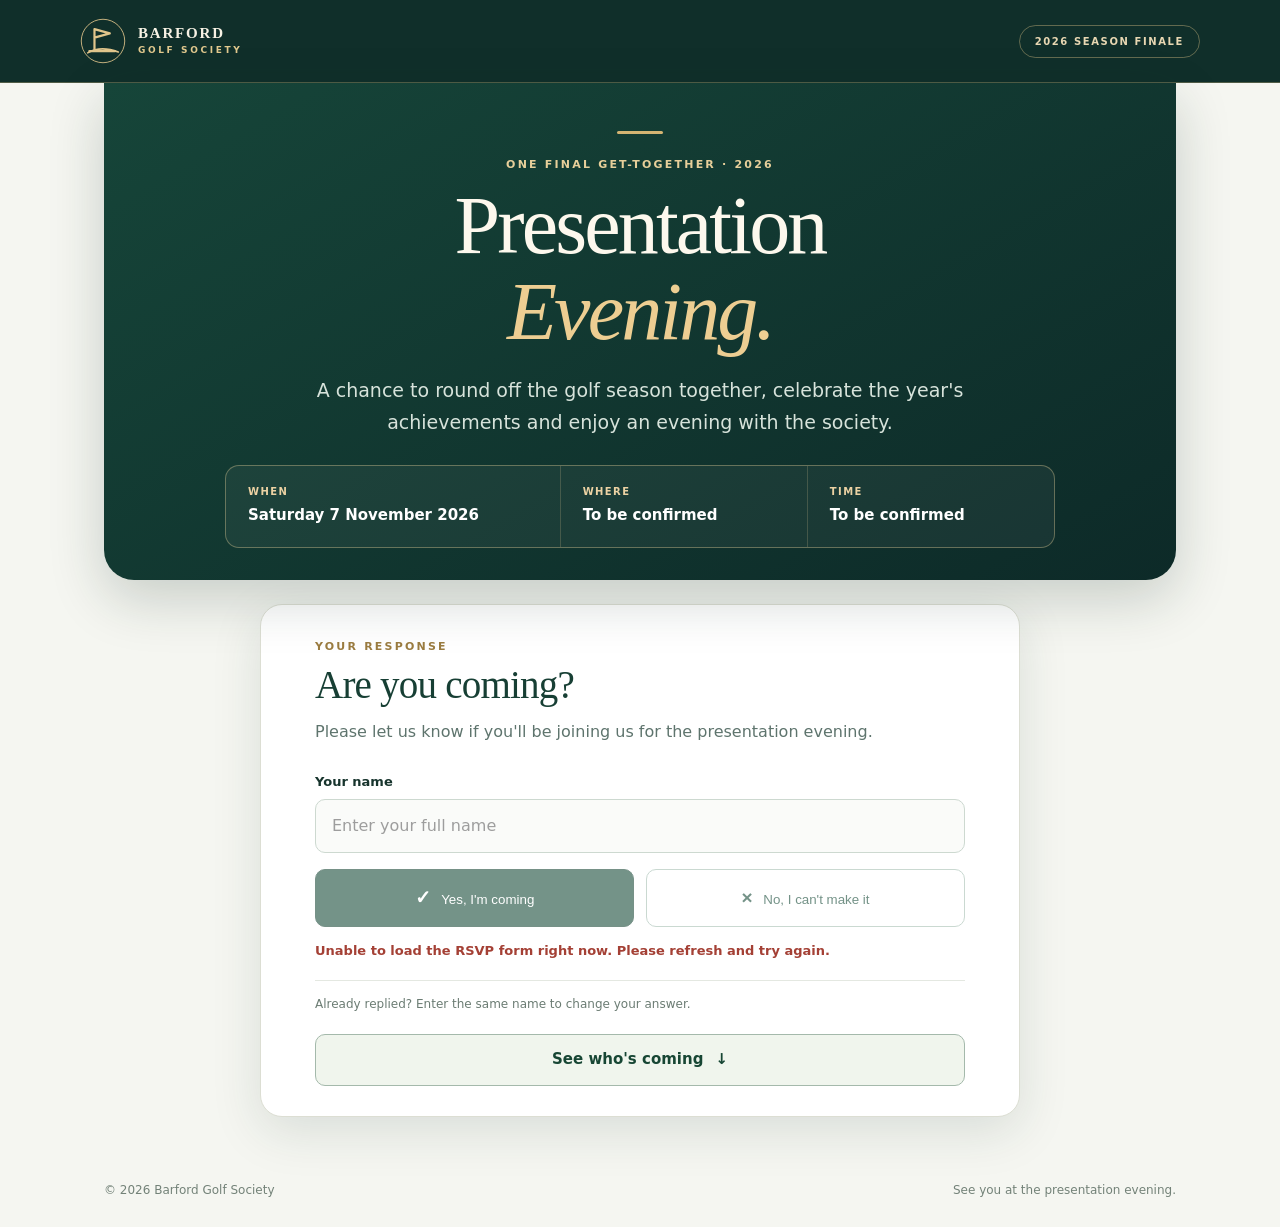
==== index.html @ 9e6e6c1c "Keep 2026 presentation RSVP to one page with expandable guest list and venue TBC" ====
<!doctype html>
<html lang="en-GB">
<head>
  <meta charset="utf-8">
  <meta name="viewport" content="width=device-width, initial-scale=1">
  <meta name="theme-color" content="#123a32">
  <meta name="description" content="Barford Golf Society 2026 presentation evening — RSVP and see who's coming.">
  <title>2026 Presentation Evening | Barford Golf Society</title>
  <link rel="canonical" href="https://barfordgolf.co.uk/">
  <link rel="icon" href="favicon.ico">
  <link rel="stylesheet" href="presentation.css?v=2026-presentation-2">
  <script src="presentation.js?v=2026-presentation-2" defer></script>
</head>
<body>
  <header class="site-head">
    <a class="society-brand" href="index.html" aria-label="Barford Golf Society home">
      <span class="brand-symbol" aria-hidden="true"><svg viewBox="0 0 54 54" fill="none"><circle cx="27" cy="27" r="25.5" stroke="currentColor"/><path d="M17 39V13M17 13l18 5-18 5M11 39h30" stroke="currentColor" stroke-width="2.6" stroke-linejoin="round" stroke-linecap="round"/><path d="M9 41c12-7 23-6 36-1" stroke="currentColor" stroke-width="1.8" stroke-linecap="round"/></svg></span>
      <span class="brand-name">BARFORD <small>GOLF SOCIETY</small></span>
    </a>
    <span class="season-tag">2026 SEASON FINALE</span>
  </header>

  <main id="main" class="main-wrap">
    <section class="invitation" aria-labelledby="pageTitle">
      <div class="gold-line" aria-hidden="true"></div>
      <p class="eyebrow">One final get-together · 2026</p>
      <h1 id="pageTitle">Presentation <em>Evening.</em></h1>
      <p class="intro">A chance to round off the golf season together, celebrate the year's achievements and enjoy an evening with the society.</p>
      <div class="event-facts" aria-label="Presentation evening details">
        <div class="event-fact"><span class="fact-label">When</span><strong id="presentationDate">Saturday 7 November 2026</strong></div>
        <div class="event-fact"><span class="fact-label">Where</span><strong id="presentationVenue">To be confirmed</strong></div>
        <div class="event-fact"><span class="fact-label">Time</span><strong>To be confirmed</strong></div>
      </div>
    </section>

    <section class="response-card" aria-labelledby="responseTitle">
      <div class="section-prefix">YOUR RESPONSE</div>
      <h2 id="responseTitle">Are you coming?</h2>
      <p class="response-description">Please let us know if you'll be joining us for the presentation evening.</p>
      <form id="presentationForm" autocomplete="on">
        <label for="memberName">Your name</label>
        <input id="memberName" name="name" type="text" autocomplete="name" maxlength="80" placeholder="Enter your full name" required disabled>
        <div class="response-actions" aria-label="Respond to the invitation">
          <button type="button" id="answerYes" class="respond yes" disabled><span aria-hidden="true">✓</span> Yes, I'm coming</button>
          <button type="button" id="answerNo" class="respond no" disabled><span aria-hidden="true">×</span> No, I can't make it</button>
        </div>
        <p class="form-message" id="responseMessage" role="status" aria-live="polite">Loading the evening's responses…</p>
        <p class="response-note">Already replied? Enter the same name to change your answer.</p>
      </form>
        <button id="showAttendees" type="button" class="guest-reveal" aria-expanded="false" aria-controls="guestSection">See who's coming <span aria-hidden="true">↓</span></button>
      <section class="guest-section" id="guestSection" aria-labelledby="guestHeading" hidden>
      <div class="list-heading">
        <div>
          <p class="section-prefix">THE GUEST LIST</p>
          <h2 id="guestHeading">Who's coming</h2>
        </div>
        <div class="guest-total" aria-live="polite"><strong id="guestCount">—</strong><span>attending</span></div>
      </div>
      <p class="guest-note">Members who have confirmed they'll be there.</p>
      <ul class="guest-list" id="attendees" aria-live="polite"><li class="guest-placeholder">Loading attendees…</li></ul>
      <p class="guest-footer">The list updates when a response is saved.</p>
      </section>
    </section>


  </main>
  <footer class="site-footer"><span>© 2026 Barford Golf Society</span><span>See you at the presentation evening.</span></footer>
</body>
</html>
---- presentation.css ----
:root{--green:#143c31;--deep:#0b2825;--cream:#f8f6ef;--gold:#d4b472;--text:#17342d;--muted:#5e746d;--line:#dcded3}
*{box-sizing:border-box}
html{scroll-behavior:smooth}body{margin:0;background:#f5f6f1;color:var(--text);font-family:Inter,system-ui,-apple-system,BlinkMacSystemFont,"Segoe UI",sans-serif;-webkit-font-smoothing:antialiased}
.site-head{display:flex;justify-content:space-between;align-items:center;gap:18px;padding:18px max(24px,calc((100vw - 1120px)/2));background:#102f2a;color:#f7f2e4;border-bottom:1px solid #dabf8252}
.society-brand{text-decoration:none;color:inherit;display:flex;align-items:center;gap:12px}.brand-symbol{width:46px;height:46px;display:block;color:#e0c58b}.brand-symbol svg{width:100%;height:100%}.brand-name{font:750 15px/1.2 Georgia,serif;letter-spacing:.12em}.brand-name small{display:block;font:700 9px/1.8 system-ui,sans-serif;letter-spacing:.29em;color:#e2c98e}.season-tag{font-size:10px;font-weight:750;letter-spacing:.16em;color:#e8d7b2;border:1px solid #e0c58a65;padding:10px 15px;border-radius:99px;white-space:nowrap}
.main-wrap{max-width:1120px;margin:0 auto;padding:0 24px 60px}
.invitation{position:relative;text-align:center;padding:72px 20px 50px;background:linear-gradient(150deg,#164539,#0d2a28);color:#fdf8ed;border-radius:0 0 30px 30px;box-shadow:0 19px 55px #122d2533}
.gold-line{width:46px;height:3px;margin:0 auto 24px;background:var(--gold);border-radius:9px}.eyebrow,.section-prefix{font-size:11px;letter-spacing:.2em;text-transform:uppercase;font-weight:800}.eyebrow{color:#e7cf9a;margin:0 0 12px}
h1{font:400 clamp(42px,7.5vw,82px)/1.05 Georgia,"Times New Roman",serif;letter-spacing:-.035em;margin:12px 0 19px}h1 em{font-weight:400;color:#edce92;display:block}.intro{max-width:680px;margin:0 auto;color:#d7e3db;font-size:clamp(16px,2vw,19px);line-height:1.7}
.event-facts{display:grid;grid-template-columns:1.35fr 1fr 1fr;gap:0;max-width:830px;margin:42px auto 0;background:#ffffff0c;border:1px solid #dac59166;border-radius:14px;overflow:hidden;text-align:left}
.event-fact{padding:20px 22px;min-width:0}.event-fact+.event-fact{border-left:1px solid #dac59138}.fact-label{display:block;color:#ecd2a3;font-weight:800;font-size:10px;letter-spacing:.14em;text-transform:uppercase;margin-bottom:8px}.event-fact strong{font-size:15px;color:#fff;font-weight:650;line-height:1.45}
.response-card{max-width:760px;margin:36px auto 58px;padding:35px clamp(22px,5vw,54px) 30px;background:white;border:1px solid var(--line);border-radius:22px;box-shadow:0 14px 50px #163a3020}
.section-prefix{color:#9b7c40;margin:0 0 10px}.response-card h2,.guest-section h2{font:400 clamp(30px,4vw,39px)/1.15 Georgia,serif;letter-spacing:-.02em;margin:0 0 12px}.response-card h2{color:#173f34}.response-description{color:var(--muted);line-height:1.65;margin:0 0 28px}
form label{display:block;font-size:13px;font-weight:750;margin-bottom:10px}input{width:100%;min-height:54px;padding:13px 16px;border:1px solid #b8c9bd;border-radius:10px;background:#f8faf7;font:inherit;font-size:16px;color:#1a3a31;outline:none}input:focus-visible{border-color:#b18a42;box-shadow:0 0 0 3px #e4cb9466}input:disabled{opacity:.7}
.response-actions{display:grid;grid-template-columns:1fr 1fr;gap:12px;margin-top:16px}.respond{min-height:58px;border-radius:10px;border:1px solid #1c4939;font:750 15px/1.3 inherit;cursor:pointer;padding:12px 10px;transition:background .12s,transform .12s}.respond.yes{background:#184c3a;color:white}.respond.no{background:#fff;color:#184b39;border-color:#a7c1b4}.respond span{font-size:19px;font-weight:800;padding-right:7px}.respond:hover:not(:disabled){transform:translateY(-2px);filter:brightness(1.08)}.respond:focus-visible{outline:3px solid #c9a55b;outline-offset:3px}.respond:disabled{opacity:.6;cursor:wait}
.form-message{min-height:22px;margin:15px 0 0;color:#24614d;font-size:13px;font-weight:650;line-height:1.45}.form-message.error{color:#a44035}.response-note{margin:16px 0 0;padding-top:14px;border-top:1px solid #e4e8e1;color:#6b7c73;font-size:12px;line-height:1.6}
.guest-section{background:#fff;border:1px solid var(--line);border-radius:22px;padding:30px clamp(22px,5vw,43px) 34px;box-shadow:0 8px 32px #1736290c}.list-heading{display:flex;align-items:center;justify-content:space-between;gap:16px}.guest-section h2{margin-bottom:0}.guest-total{display:flex;align-items:baseline;gap:8px;background:#eaf1e9;padding:12px 18px;border-radius:12px;color:#184b3a}.guest-total strong{font:400 30px Georgia,serif}.guest-total span{font-size:12px;font-weight:700}.guest-note{color:var(--muted);font-size:14px;margin:14px 0 24px}.guest-list{display:grid;grid-template-columns:repeat(3,minmax(0,1fr));gap:10px;list-style:none;padding:0;margin:0}.guest-list li{display:flex;align-items:center;gap:12px;padding:13px 14px;min-height:51px;background:#f5f8f4;border:1px solid #e5ebe3;border-radius:10px;font-size:14px;font-weight:650;color:#284b3d;overflow-wrap:anywhere}.guest-list li::before{content:"✓";flex:none;display:grid;place-items:center;width:24px;height:24px;border-radius:50%;background:#dbece0;color:#23724b;font-weight:800}.guest-list li.guest-placeholder{grid-column:1/-1;justify-content:center;color:#66786c;font-weight:500}.guest-list li.guest-placeholder::before{display:none}.guest-footer{color:#7a8c81;font-size:12px;margin:20px 0 0}.site-footer{max-width:1120px;margin:0 auto;padding:0 24px 30px;display:flex;justify-content:space-between;gap:18px;color:#738278;font-size:12px}
@media(max-width:750px){.site-head{padding:16px 21px}.main-wrap{padding:0 16px 48px}.invitation{padding:58px 17px 30px;border-radius:0 0 23px 23px}.event-facts{grid-template-columns:1fr;max-width:510px;margin-top:28px}.event-fact{padding:16px 21px}.event-fact+.event-fact{border-left:none;border-top:1px solid #dac59138}.response-card{margin:22px auto 33px}.guest-list{grid-template-columns:repeat(2,minmax(0,1fr))}.guest-total{padding:9px 12px}.guest-total strong{font-size:25px}}
@media(max-width:490px){.brand-name{font-size:13px}.season-tag{font-size:9px;padding:8px 10px}.site-head{gap:8px}.brand-symbol{width:39px;height:39px}.guest-list{grid-template-columns:1fr}.response-actions{grid-template-columns:1fr}.guest-section{padding:25px 20px}.list-heading{align-items:flex-start}.guest-total{flex-direction:column;gap:0}.site-footer{flex-direction:column;gap:5px}.invitation{padding-top:45px}}
@media(prefers-reduced-motion:reduce){.respond{transition:none}}
/* 2026 presentation invitation: one compact page; expandable guest list. */
.guest-reveal{display:flex;align-items:center;justify-content:center;gap:12px;width:100%;min-height:52px;margin:20px 0 0;border:1px solid #a4b9ab;border-radius:10px;background:#f0f5ed;color:#174634;font:750 15px/1.3 Inter,system-ui,sans-serif;cursor:pointer;transition:background .2s}
.guest-reveal:hover{background:#e0eee0}.guest-reveal:focus-visible{outline:3px solid #c9a55b;outline-offset:3px}
.guest-section[hidden]{display:none!important}
.response-card .guest-section{margin:18px 0 0;padding:20px 0 0;border:0;border-top:1px solid #dce3db;border-radius:0;background:transparent;box-shadow:none}
.response-card .guest-section h2{font-size:clamp(26px,3vw,31px)}
.response-card .guest-list{grid-template-columns:repeat(2,minmax(0,1fr))}
.response-card{margin:24px auto 40px}
.invitation{padding-top:48px;padding-bottom:32px}
.event-facts{margin-top:26px}
.main-wrap{padding-bottom:26px}
@media(max-width:600px){
 .invitation{padding-top:36px;padding-bottom:23px}
 .intro{font-size:15px}
 .response-card{padding-top:25px;padding-bottom:22px}
 .response-card .guest-list{grid-template-columns:1fr}
}
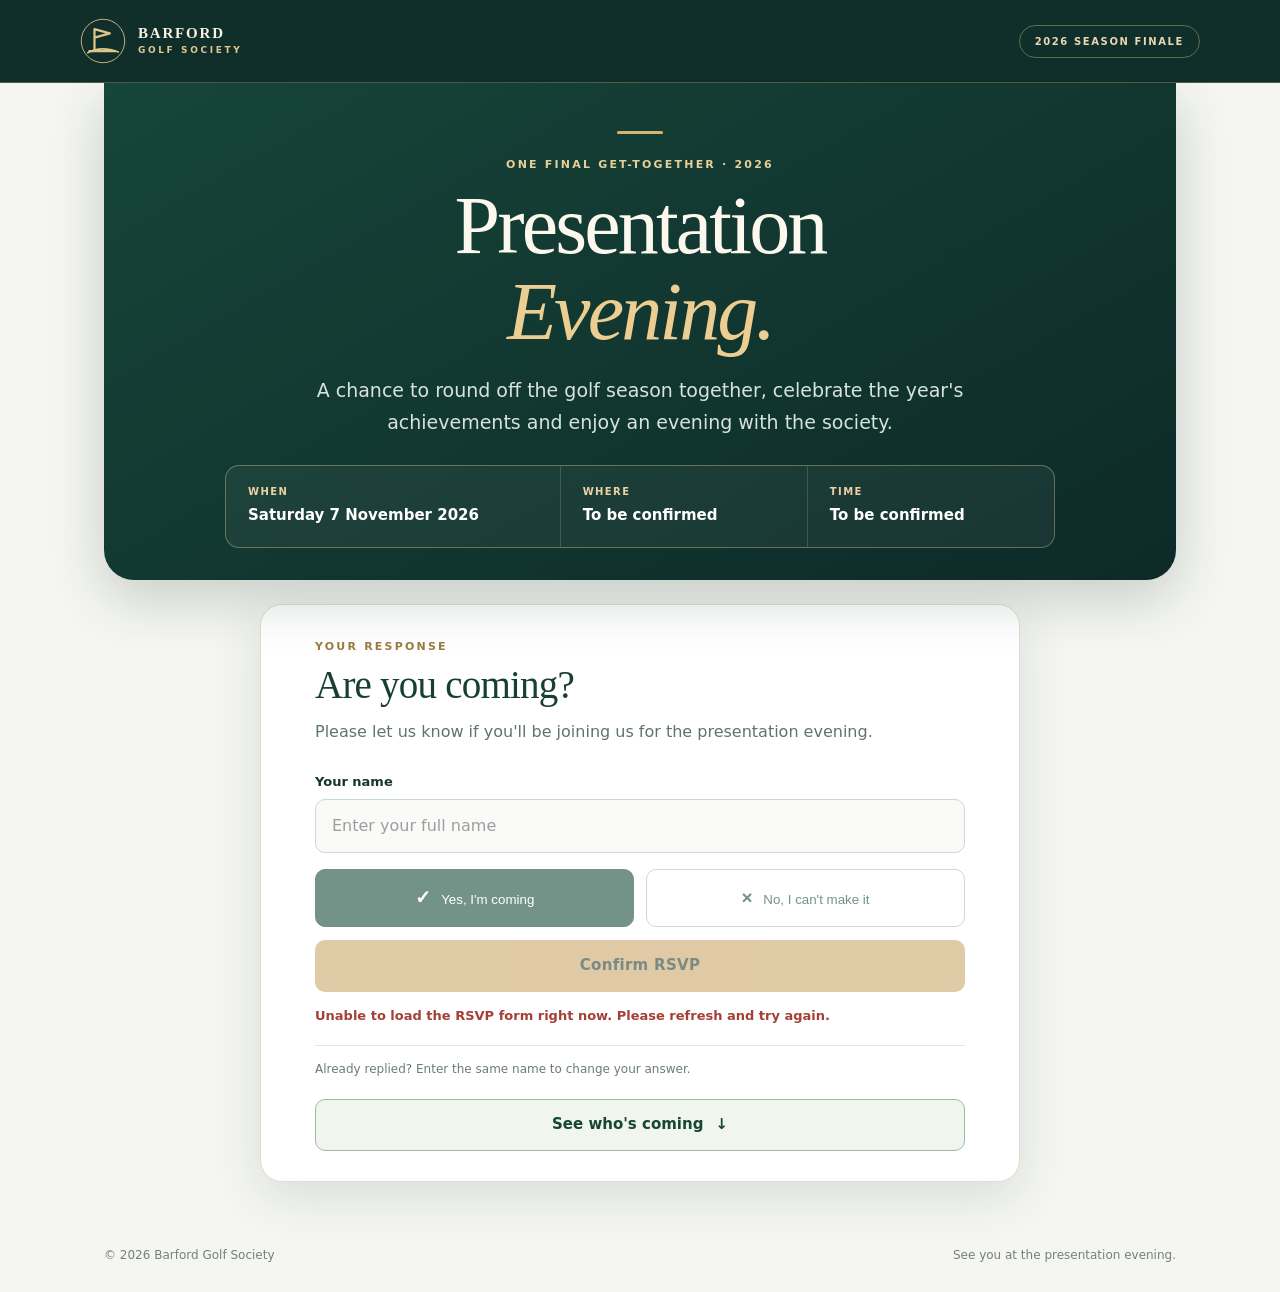
==== commit 01ec0b0a: "Require explicit Confirm RSVP after choosing Yes or No" ====
--- a/index.html
+++ b/index.html
@@ -8,8 +8,8 @@
   <title>2026 Presentation Evening | Barford Golf Society</title>
   <link rel="canonical" href="https://barfordgolf.co.uk/">
   <link rel="icon" href="favicon.ico">
-  <link rel="stylesheet" href="presentation.css?v=2026-presentation-2">
-  <script src="presentation.js?v=2026-presentation-2" defer></script>
+  <link rel="stylesheet" href="presentation.css?v=2026-confirm-rsvp-5">
+  <script src="presentation.js?v=2026-confirm-rsvp-5" defer></script>
 </head>
 <body>
   <header class="site-head">
@@ -44,6 +44,7 @@
           <button type="button" id="answerYes" class="respond yes" disabled><span aria-hidden="true">✓</span> Yes, I'm coming</button>
           <button type="button" id="answerNo" class="respond no" disabled><span aria-hidden="true">×</span> No, I can't make it</button>
         </div>
+        <button type="submit" id="confirmRsvp" class="confirm-rsvp" disabled>Confirm RSVP</button>
         <p class="form-message" id="responseMessage" role="status" aria-live="polite">Loading the evening's responses…</p>
         <p class="response-note">Already replied? Enter the same name to change your answer.</p>
       </form>
--- a/presentation.css
+++ b/presentation.css
@@ -35,3 +35,292 @@
  .response-card{padding-top:25px;padding-bottom:22px}
  .response-card .guest-list{grid-template-columns:1fr}
 }
+
+/* Mobile RSVP: show the complete invitation and both responses in the first viewport.
+   The expandable guest list is the only part intended to scroll. */
+@media (max-width: 750px) {
+  html { scroll-padding-top: 0; }
+  body { min-width: 0; }
+  .site-head {
+    padding: 9px 14px;
+    min-height: 49px;
+    gap: 8px;
+  }
+  .brand-symbol { width: 29px; height: 29px; }
+  .brand-name { font-size: 12px; line-height: 1.05; }
+  .brand-name small { font-size: 8px; line-height: 1.3; letter-spacing: .16em; }
+  .season-tag { padding: 6px 8px; font-size: 8px; letter-spacing: .06em; }
+  .main-wrap { padding: 0 10px 5px; }
+  .invitation {
+    padding: 14px 12px 13px;
+    border-radius: 0 0 16px 16px;
+    box-shadow: none;
+  }
+  .gold-line, .eyebrow, .intro { display: none; }
+  .invitation h1 {
+    font-size: clamp(28px, 7.6vw, 39px);
+    line-height: 1.07;
+    margin: 0;
+    letter-spacing: -.03em;
+  }
+  .invitation h1 em { display: inline; }
+  .event-facts {
+    display: grid;
+    grid-template-columns: repeat(2,minmax(0,1fr));
+    gap: 2px 12px;
+    max-width: none;
+    margin: 10px 0 0;
+    padding: 8px 12px;
+    border-radius: 9px;
+  }
+  .event-fact {
+    display: flex;
+    gap: 7px;
+    align-items: baseline;
+    flex-wrap: wrap;
+    padding: 2px 0;
+  }
+  .event-fact:first-child { grid-column: 1/-1; }
+  .event-fact + .event-fact { border: 0; }
+  .fact-label {
+    font-size: 9px;
+    letter-spacing: .09em;
+    margin: 0;
+    flex: none;
+  }
+  .event-fact strong { font-size: 12px; line-height: 1.3; }
+  .response-card {
+    margin: 10px auto 0;
+    padding: 14px 15px 13px;
+    border-radius: 14px;
+    box-shadow: 0 5px 20px #163a3012;
+  }
+  .response-card > .section-prefix, .response-description, .response-note { display: none; }
+  .response-card h2 {
+    font-size: 27px;
+    line-height: 1.1;
+    margin: 0 0 12px;
+  }
+  form label { font-size: 12px; margin: 0 0 5px; }
+  input { min-height: 46px; height: 46px; padding: 8px 12px; }
+  .response-actions {
+    display: grid;
+    grid-template-columns: repeat(2,minmax(0,1fr));
+    gap: 9px;
+    margin-top: 10px;
+  }
+  .respond {
+    min-height: 53px;
+    font-size: 13px;
+    line-height: 1.18;
+    padding: 8px 5px;
+  }
+  .respond span { font-size: 17px; padding-right: 2px; }
+  .form-message { margin: 8px 0 0; min-height: 16px; font-size: 12px; }
+  .guest-reveal { min-height: 45px; margin: 12px 0 0; font-size: 14px; }
+  .response-card .guest-section { padding-top: 14px; }
+  .site-footer { display: none; }
+}
+@media (max-width: 380px) {
+  .site-head { padding: 8px 11px; }
+  .brand-name { font-size: 11px; }
+  .season-tag { font-size: 7px; }
+  .main-wrap { padding: 0 7px 5px; }
+  .invitation { padding: 12px 10px; }
+  .invitation h1 { font-size: clamp(26px, 8vw, 30px); }
+  .event-facts { padding: 7px 9px; gap: 1px 5px; }
+  .event-fact strong { font-size: 11px; }
+  .response-card { padding: 12px 12px 11px; }
+  .response-card h2 { font-size: 25px; margin-bottom: 10px; }
+  .respond { min-height: 52px; font-size: 12px; }
+  .guest-reveal { min-height: 43px; }
+}
+/* When opening the list it can scroll normally; never trap the page. */
+
+/* 2026 presentation: balanced single-viewport mobile layout, with normal scrolling
+   when the member intentionally expands the guest list or opens the keyboard. */
+@media (max-width: 750px) {
+  body {
+    min-height: 100vh;
+    min-height: 100svh;
+    display: flex;
+    flex-direction: column;
+  }
+  .site-head {
+    flex: 0 0 auto;
+    min-height: 53px;
+    padding: 10px 15px;
+  }
+  .brand-symbol { width: 34px; height: 34px; }
+  .brand-name { font-size: 13px; line-height: 1.13; }
+  .brand-name small { font-size: 9px; line-height: 1.4; }
+  .season-tag { font-size: 9px; padding: 8px 10px; }
+  .main-wrap {
+    flex: 1 0 auto;
+    width: 100%;
+    min-height: 0;
+    display: flex;
+    flex-direction: column;
+    gap: clamp(8px,1.6svh,15px);
+    padding: 0 12px clamp(8px,1.25svh,14px);
+  }
+  .invitation {
+    flex: 0 0 clamp(185px,35svh,315px);
+    min-height: 0;
+    display: flex;
+    flex-direction: column;
+    justify-content: center;
+    padding: clamp(12px,2svh,20px) 18px;
+    border-radius: 0 0 18px 18px;
+    box-shadow: 0 8px 22px #122d251d;
+  }
+  .gold-line { display: block; margin: 0 auto 11px; width: 38px; height: 2px; }
+  .eyebrow { display: block; margin: 0 0 5px; font-size: 10px; letter-spacing: .17em; }
+  .invitation h1 {
+    margin: 0;
+    font-size: clamp(33px,9.5vw,44px);
+    line-height: 1.08;
+  }
+  .invitation h1 em { display: block; }
+  .intro { display: none; }
+  .event-facts {
+    margin: clamp(12px,2.3svh,20px) 0 0;
+    gap: 4px 12px;
+    padding: 11px 12px;
+  }
+  .event-fact { gap: 7px; padding: 2px 0; }
+  .fact-label { font-size: 10px; }
+  .event-fact strong { font-size: 12px; line-height: 1.3; }
+  .response-card {
+    flex: 1 0 auto;
+    min-height: 0;
+    width: 100%;
+    max-width: 760px;
+    margin: 0 auto;
+    padding: clamp(18px,3svh,29px) clamp(17px,4vw,28px);
+    border-radius: 17px;
+    display: flex;
+    flex-direction: column;
+    justify-content: space-evenly;
+  }
+  .response-card > .section-prefix { display: block; font-size: 10px; margin: 0; }
+  .response-card h2 {
+    font-size: clamp(28px,7vw,34px);
+    margin: 0;
+  }
+  .response-description { display: none; }
+  #presentationForm { width: 100%; }
+  form label { font-size: 13px; margin-bottom: 7px; }
+  input { min-height: 50px; height: 50px; padding: 10px 13px; }
+  .response-actions { gap: 10px; margin-top: 12px; }
+  .respond { min-height: 58px; font-size: 13px; padding: 9px 6px; }
+  .respond span { font-size: 17px; }
+  .form-message { margin: 10px 0 0; min-height: 17px; font-size: 12px; }
+  .response-note { display: none; }
+  .guest-reveal {
+    width: 100%;
+    flex: 0 0 auto;
+    margin: 8px 0 0;
+    min-height: 49px;
+    font-size: 14px;
+  }
+  .site-footer { display: none; }
+}
+@media (max-width: 750px) and (min-height: 730px) {
+  .invitation { flex-basis: clamp(255px,37svh,345px); }
+  .intro {
+    display: block;
+    max-width: 410px;
+    margin: 11px auto 0;
+    font-size: 14px;
+    line-height: 1.42;
+  }
+  .response-description {
+    display: block;
+    margin: 0;
+    font-size: 13px;
+    line-height: 1.5;
+  }
+  .response-note {
+    display: block;
+    margin: 7px 0 0;
+    padding-top: 8px;
+    font-size: 11px;
+  }
+}
+@media (max-width: 750px) and (max-height: 620px) {
+  .site-head { min-height: 46px; padding: 7px 12px; }
+  .brand-symbol { width: 29px; height: 29px; }
+  .brand-name { font-size: 11px; }
+  .brand-name small { font-size: 8px; }
+  .season-tag { font-size: 8px; padding: 6px 9px; }
+  .main-wrap { gap: 8px; padding: 0 8px 7px; }
+  .invitation { flex-basis: 34svh; min-height: 167px; padding: 10px 12px; }
+  .gold-line,.eyebrow { display: none; }
+  .invitation h1 { font-size: clamp(29px,8.2vw,36px); }
+  .event-facts { margin-top: 12px; padding: 8px 10px; gap: 3px 8px; }
+  .event-fact strong { font-size: 11px; }
+  .response-card { padding: 12px 14px; }
+  .response-card > .section-prefix { display: none; }
+  .response-card h2 { font-size: 27px; }
+  form label { margin-bottom: 5px; font-size: 12px; }
+  input { min-height: 46px; height: 46px; }
+  .respond { min-height: 52px; font-size: 12px; }
+  .response-actions { margin-top: 9px; }
+  .form-message { margin-top: 7px; min-height: 17px; }
+  .guest-reveal { min-height: 44px; margin-top: 6px; }
+}
+/* The guest list is intentionally permitted to extend the page and scroll. */
+@media (max-width: 750px) {
+  body:has(#guestSection:not([hidden])) .main-wrap { flex: 1 0 auto; }
+  body:has(#guestSection:not([hidden])) .response-card { justify-content: flex-start; gap: 12px; }
+}
+
+/* Select an RSVP response before deliberately confirming it. */
+.respond.is-selected {
+  border-color:#b89047;
+  outline:2px solid #d5ad5e;
+  outline-offset:0;
+  box-shadow:0 0 0 3px #d5ad5e33;
+}
+.respond.no.is-selected { background:#eff5ed; color:#133f2c; }
+.confirm-rsvp {
+  display:block;
+  width:100%;
+  min-height:52px;
+  margin:13px 0 0;
+  border:0;
+  border-radius:10px;
+  background:#c5a05d;
+  color:#112c24;
+  font:800 15px/1.25 Inter,system-ui,sans-serif;
+  letter-spacing:.02em;
+  cursor:pointer;
+  transition:background .15s;
+}
+.confirm-rsvp:not(:disabled):hover { background:#e0b971; }
+.confirm-rsvp:focus-visible { outline:3px solid #173f32; outline-offset:3px; }
+.confirm-rsvp:disabled { cursor:not-allowed; opacity:.55; }
+@media(max-width:750px) {
+  .confirm-rsvp { min-height:51px; margin-top:10px; font-size:14px; }
+  .invitation { flex-basis:clamp(175px,32svh,295px); }
+  .response-card { padding-top:clamp(14px,2.3svh,22px); padding-bottom:clamp(12px,2svh,18px); }
+  .response-description { display:none; }
+  .response-note { display:none; }
+  .response-actions { margin-top:9px; }
+  .guest-reveal { margin-top:6px; }
+}
+@media(max-width:750px) and (min-height:730px) {
+  .invitation { flex-basis:clamp(235px,34svh,315px); }
+  .response-description { display:block; }
+  .response-note { display:none; }
+}
+@media(max-width:750px) and (max-height:620px) {
+  .invitation { flex-basis:29svh; min-height:147px; }
+  .response-card { padding-top:9px; padding-bottom:9px; }
+  .confirm-rsvp { min-height:43px; margin-top:7px; font-size:13px; }
+  .respond { min-height:46px; }
+  .response-actions { margin-top:7px; }
+  .guest-reveal { min-height:42px; margin-top:5px; }
+  .form-message { margin-top:5px; }
+}
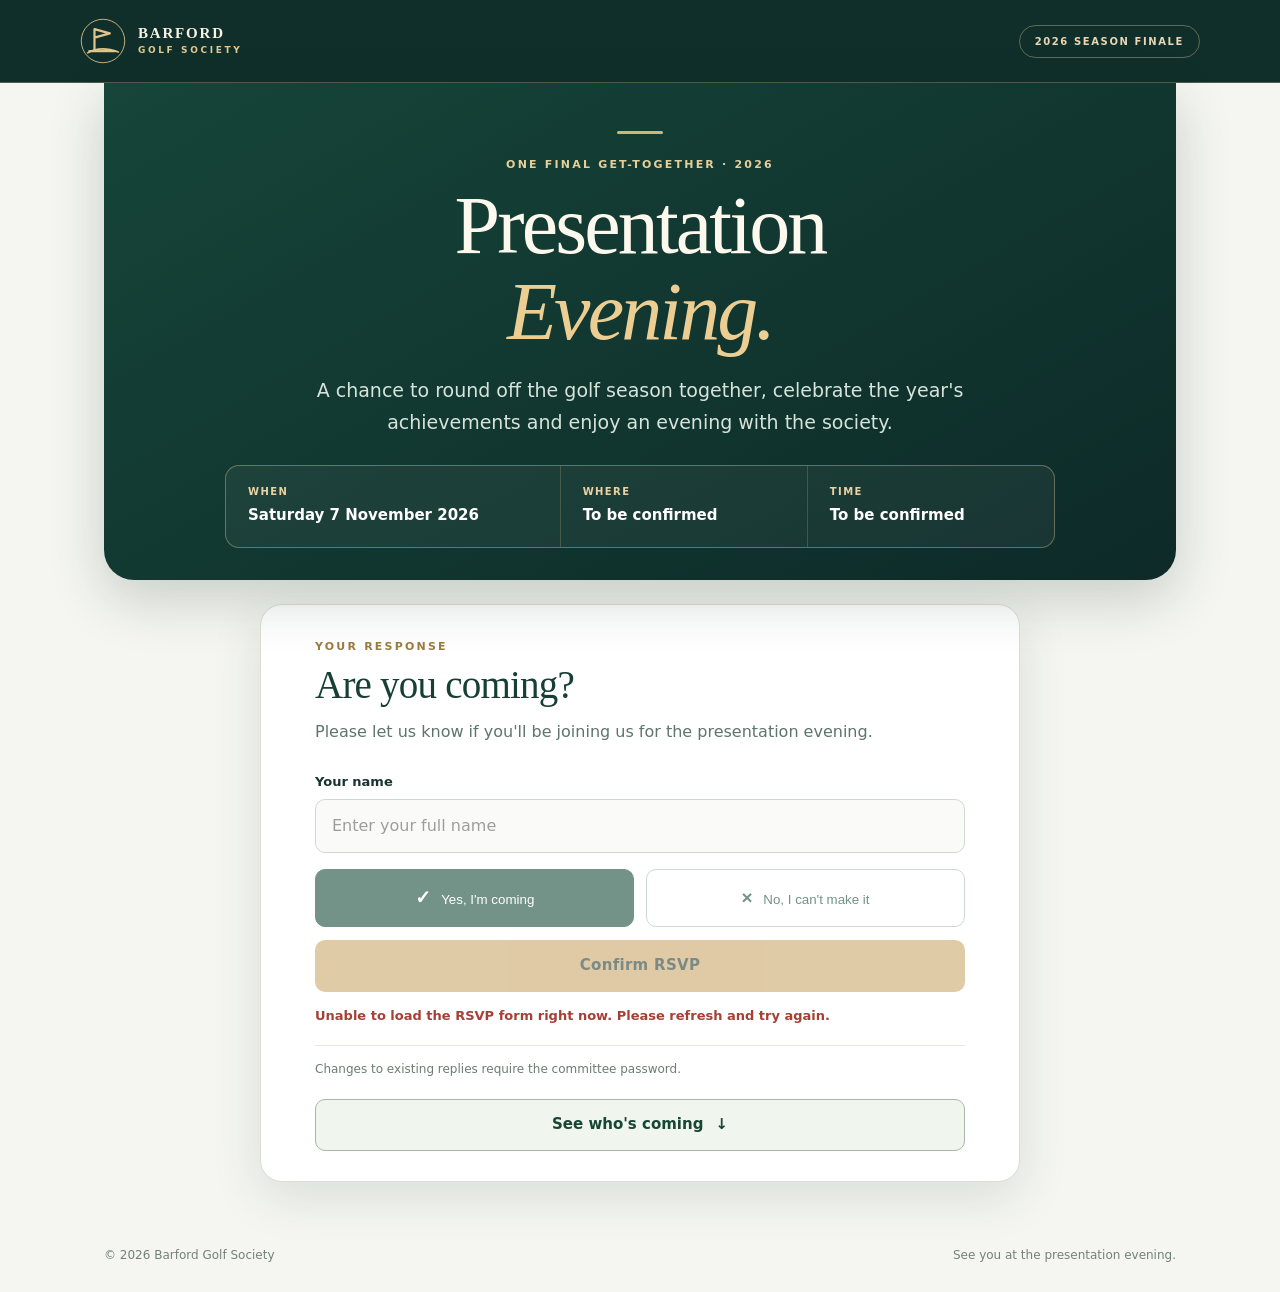
==== commit 484a9720: "Add password-confirmed presentation RSVP editing and removal" ====
--- a/index.html
+++ b/index.html
@@ -8,8 +8,8 @@
   <title>2026 Presentation Evening | Barford Golf Society</title>
   <link rel="canonical" href="https://barfordgolf.co.uk/">
   <link rel="icon" href="favicon.ico">
-  <link rel="stylesheet" href="presentation.css?v=2026-confirm-rsvp-5">
-  <script src="presentation.js?v=2026-confirm-rsvp-5" defer></script>
+  <link rel="stylesheet" href="presentation.css?v=2026-rsvp-management-8">
+  <script src="presentation.js?v=2026-rsvp-management-8" defer></script>
 </head>
 <body>
   <header class="site-head">
@@ -46,7 +46,7 @@
         </div>
         <button type="submit" id="confirmRsvp" class="confirm-rsvp" disabled>Confirm RSVP</button>
         <p class="form-message" id="responseMessage" role="status" aria-live="polite">Loading the evening's responses…</p>
-        <p class="response-note">Already replied? Enter the same name to change your answer.</p>
+        <p class="response-note">Changes to existing replies require the committee password.</p>
       </form>
         <button id="showAttendees" type="button" class="guest-reveal" aria-expanded="false" aria-controls="guestSection">See who's coming <span aria-hidden="true">↓</span></button>
       <section class="guest-section" id="guestSection" aria-labelledby="guestHeading" hidden>
@@ -57,7 +57,7 @@
         </div>
         <div class="guest-total" aria-live="polite"><strong id="guestCount">—</strong><span>attending</span></div>
       </div>
-      <p class="guest-note">Members who have confirmed they'll be there.</p>
+      <p class="guest-note">Tap a name to edit their RSVP or remove them. Password required.</p>
       <ul class="guest-list" id="attendees" aria-live="polite"><li class="guest-placeholder">Loading attendees…</li></ul>
       <p class="guest-footer">The list updates when a response is saved.</p>
       </section>
--- a/presentation.css
+++ b/presentation.css
@@ -324,3 +324,90 @@
   .guest-reveal { min-height:42px; margin-top:5px; }
   .form-message { margin-top:5px; }
 }
+
+/* A selected answer must not cause any scroll on compact 568px phones. */
+@media(max-width:750px) and (max-height:620px) {
+  .invitation { flex-basis:27svh; min-height:141px; }
+  .response-card { padding-top:8px; padding-bottom:8px; }
+  .form-message { font-size:11px; line-height:1.22; }
+}
+
+/* Event information must NEVER be clipped by the mobile hero's flex basis.
+   Date takes one full row; Where and Time are separate, readable columns. */
+@media (max-width:750px) {
+  .invitation {
+    box-sizing: border-box;
+    min-height: max-content;
+    flex-shrink: 0;
+    overflow: visible;
+  }
+  .event-facts {
+    grid-template-columns: repeat(2, minmax(0,1fr));
+    align-items: start;
+    grid-auto-rows: auto;
+    gap: 5px 11px;
+    width: 100%;
+    padding: 9px 12px;
+    overflow: visible;
+  }
+  .event-fact {
+    min-width: 0;
+    padding: 1px 0;
+    border: none!important;
+    overflow: visible;
+  }
+  .event-fact:first-child {
+    grid-column: 1/-1;
+    display: flex;
+    align-items: baseline;
+    gap: 8px;
+    flex-wrap: wrap;
+  }
+  .event-fact:nth-child(2),
+  .event-fact:nth-child(3) {
+    display: flex;
+    flex-direction: column;
+    align-items: flex-start;
+    gap: 3px;
+  }
+  .event-fact strong, .event-fact .fact-label {
+    min-width: 0;
+    height: auto;
+    flex: none;
+    white-space: normal;
+    overflow: visible;
+    line-height: 1.3;
+  }
+}
+@media (max-width:750px) and (max-height:620px) {
+  .invitation {
+    flex: 0 0 auto;
+    min-height: 176px;
+    padding: 10px 11px;
+  }
+  .event-facts {
+    margin: 8px 0 0;
+    padding: 7px 10px;
+    gap: 3px 8px;
+  }
+  .event-fact strong {font-size:11px;}
+  .response-card { flex:1 1 0; }
+}
+
+/* A little extra breathing room for the form on compact but not tiny phones. */
+@media (max-width:750px) and (min-height:621px) and (max-height:729px) {
+  .site-head { padding-block:8px; min-height:51px; }
+  .main-wrap { gap:8px; padding-bottom:6px; }
+  .response-card { padding-top:12px; padding-bottom:12px; }
+}
+
+/* RSVP management dialog */
+.guest-edit{background:none;border:0;color:inherit;font:inherit;text-align:left;cursor:pointer;flex:1;min-height:44px;padding:4px;overflow-wrap:anywhere}
+.guest-edit:hover{text-decoration:underline}.guest-edit:focus-visible{outline:3px solid #b89047;border-radius:4px}
+.rsvp-editor{width:min(440px,calc(100% - 24px));max-height:90dvh;overflow:auto;border:1px solid #b8c9bd;border-radius:18px;padding:24px;color:#17342d;background:#fff}
+.rsvp-editor::backdrop{background:#0b2825b8}.rsvp-editor h2{font:30px Georgia,serif;margin:0 0 10px}
+.rsvp-editor label{margin:14px 0 6px}.rsvp-editor select{width:100%;min-height:48px;padding:10px;border:1px solid #b8c9bd;border-radius:10px;font:inherit;background:#f8faf7}
+#editPerson{font-weight:700;overflow-wrap:anywhere}#editMessage{font-size:13px;line-height:1.5;min-height:40px}
+.edit-actions{display:grid;gap:10px}.edit-actions button{min-height:46px;border:1px solid #a4b9ab;border-radius:9px;background:#edf3eb;color:#17342d;font:700 14px system-ui;cursor:pointer}
+.edit-actions #editSave{background:#184c3a;color:white}.edit-actions .danger{background:#fff2ee;color:#972f25;border-color:#d7aaa4}
+.edit-actions button:disabled{opacity:.5;cursor:wait}
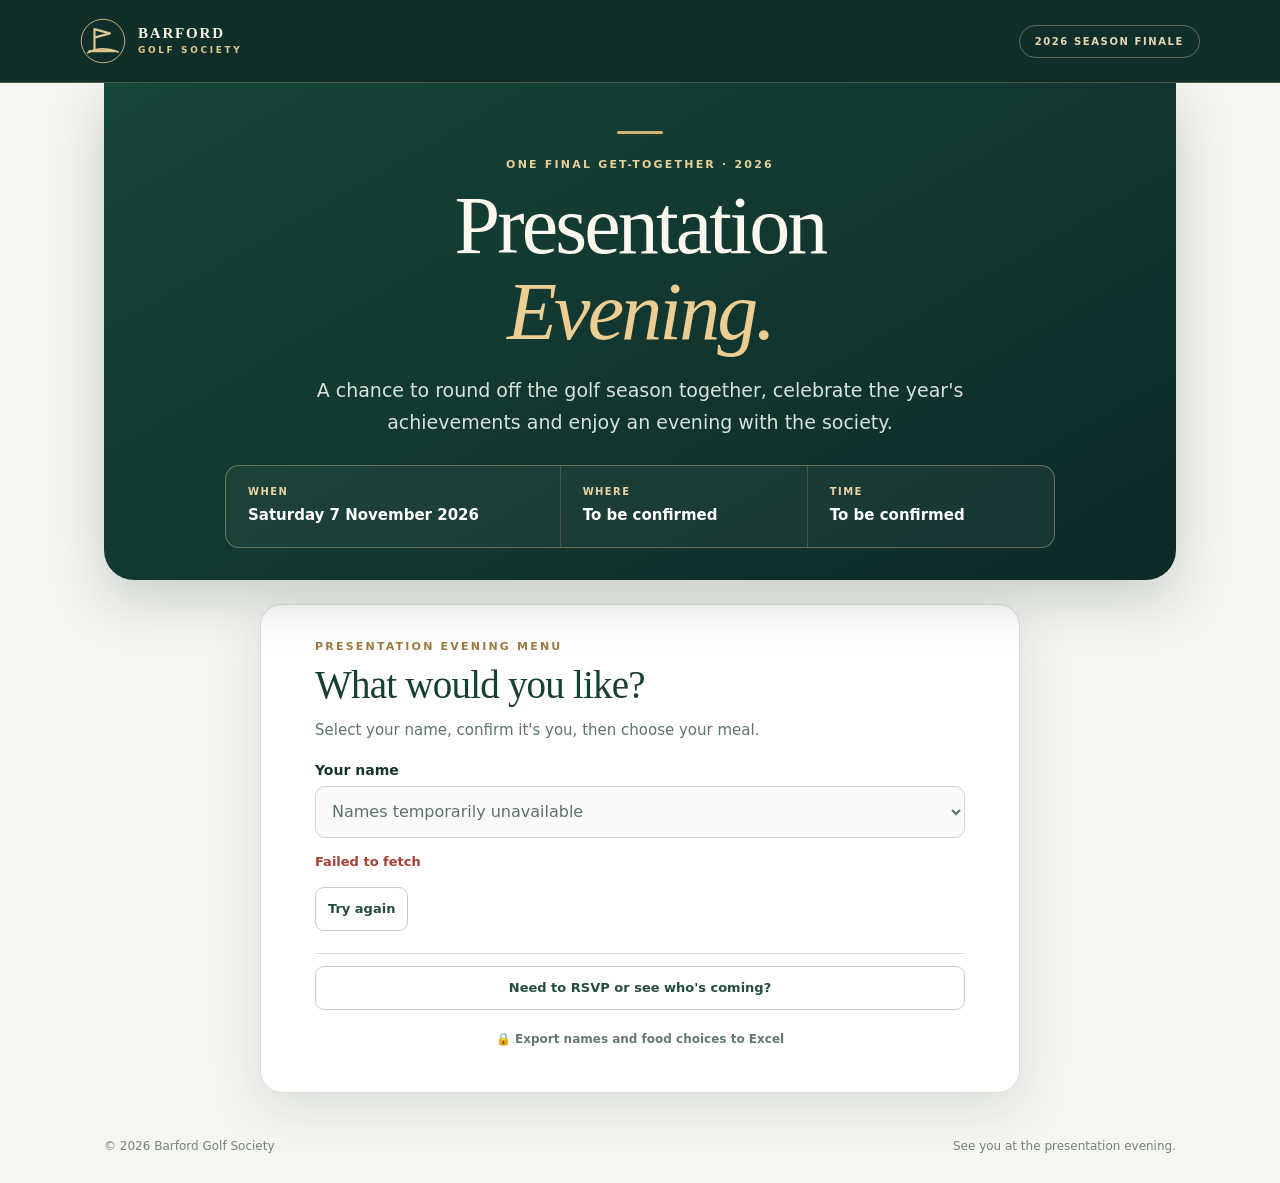
==== commit 7b33d6a0: "Add confirmed presentation meal choices and protected Excel export" ====
--- a/index.html
+++ b/index.html
@@ -4,12 +4,13 @@
   <meta charset="utf-8">
   <meta name="viewport" content="width=device-width, initial-scale=1">
   <meta name="theme-color" content="#123a32">
-  <meta name="description" content="Barford Golf Society 2026 presentation evening — RSVP and see who's coming.">
+  <meta name="description" content="Barford Golf Society 2026 presentation evening — confirm your name and choose your meal.">
   <title>2026 Presentation Evening | Barford Golf Society</title>
   <link rel="canonical" href="https://barfordgolf.co.uk/">
   <link rel="icon" href="favicon.ico">
-  <link rel="stylesheet" href="presentation.css?v=2026-rsvp-management-8">
-  <script src="presentation.js?v=2026-rsvp-management-8" defer></script>
+  <link rel="stylesheet" href="presentation.css?v=2026-meals-9">
+  <script src="presentation.js?v=2026-meals-9" defer></script>
+  <script type="module" src="presentation-meals.mjs?v=2026-meals-9"></script>
 </head>
 <body>
   <header class="site-head">
@@ -33,7 +34,33 @@
       </div>
     </section>
 
-    <section class="response-card" aria-labelledby="responseTitle">
+    <section class="response-card meal-card" aria-labelledby="mealTitle">
+      <div class="section-prefix">PRESENTATION EVENING MENU</div>
+      <h2 id="mealTitle">What would you like?</h2>
+      <p class="meal-intro">Select your name, confirm it's you, then choose your meal.</p>
+      <label for="mealMember">Your name</label>
+      <select id="mealMember" disabled><option value="">Loading names…</option></select>
+      <p id="mealMessage" class="form-message" role="status" aria-live="polite">Loading the guest list…</p>
+      <button id="retryMeals" type="button" class="secondary-button" hidden>Try again</button>
+      <form id="mealForm" hidden>
+        <p class="confirmed-person">Choosing for <strong id="confirmedName"></strong></p>
+        <fieldset id="mealOptions"><legend>Choose one main course</legend></fieldset>
+        <fieldset id="pieSides" hidden>
+          <legend>With your steak pie</legend>
+          <label class="side-option"><input type="radio" name="pieSide" value="chips"> Rosemary salted chips</label>
+          <label class="side-option"><input type="radio" name="pieSide" value="mash"> Creamy mash</label>
+        </fieldset>
+        <p class="menu-note">For allergies or dietary requirements, please speak to the committee before choosing.</p>
+        <button id="saveMeal" class="confirm-rsvp" type="submit">Save my food choice</button>
+        <p id="mealSaveMessage" class="form-message" role="status" aria-live="polite"></p>
+      </form>
+      <div class="meal-footer-actions">
+        <button id="toggleRsvp" class="secondary-button" type="button" aria-expanded="false" aria-controls="rsvpSection">Need to RSVP or see who's coming?</button>
+        <button id="exportMeals" class="admin-export" type="button">🔒 Export names and food choices to Excel</button>
+      </div>
+    </section>
+
+    <section id="rsvpSection" class="response-card" aria-labelledby="responseTitle" hidden>
       <div class="section-prefix">YOUR RESPONSE</div>
       <h2 id="responseTitle">Are you coming?</h2>
       <p class="response-description">Please let us know if you'll be joining us for the presentation evening.</p>
@@ -65,6 +92,28 @@
 
 
   </main>
+  <dialog id="confirmNameDialog" class="rsvp-editor" aria-labelledby="confirmNameTitle">
+    <h2 id="confirmNameTitle">Is this you?</h2>
+    <p>You have selected <strong id="confirmNameText"></strong>.</p>
+    <p>Your food choice will be saved under this name.</p>
+    <div class="edit-actions">
+      <button id="confirmMealName" type="button">Yes, that's me</button>
+      <button id="cancelMealName" type="button" autofocus>Go back</button>
+    </div>
+  </dialog>
+  <dialog id="exportDialog" class="rsvp-editor" aria-labelledby="exportTitle">
+    <form id="exportForm">
+      <h2 id="exportTitle">Committee export</h2>
+      <p>Download everyone's food choices and kitchen totals.</p>
+      <label for="exportPassword">Committee password</label>
+      <input id="exportPassword" type="password" autocomplete="current-password" required maxlength="200">
+      <p id="exportMessage" class="form-message" role="status" aria-live="polite"></p>
+      <div class="edit-actions">
+        <button id="downloadMeals" type="submit">Download Excel spreadsheet</button>
+        <button id="cancelExport" type="button">Cancel</button>
+      </div>
+    </form>
+  </dialog>
   <footer class="site-footer"><span>© 2026 Barford Golf Society</span><span>See you at the presentation evening.</span></footer>
 </body>
-</html>+</html>
--- a/presentation.css
+++ b/presentation.css
@@ -36,378 +36,42 @@
  .response-card .guest-list{grid-template-columns:1fr}
 }
 
-/* Mobile RSVP: show the complete invitation and both responses in the first viewport.
-   The expandable guest list is the only part intended to scroll. */
-@media (max-width: 750px) {
-  html { scroll-padding-top: 0; }
-  body { min-width: 0; }
-  .site-head {
-    padding: 9px 14px;
-    min-height: 49px;
-    gap: 8px;
-  }
-  .brand-symbol { width: 29px; height: 29px; }
-  .brand-name { font-size: 12px; line-height: 1.05; }
-  .brand-name small { font-size: 8px; line-height: 1.3; letter-spacing: .16em; }
-  .season-tag { padding: 6px 8px; font-size: 8px; letter-spacing: .06em; }
-  .main-wrap { padding: 0 10px 5px; }
-  .invitation {
-    padding: 14px 12px 13px;
-    border-radius: 0 0 16px 16px;
-    box-shadow: none;
-  }
-  .gold-line, .eyebrow, .intro { display: none; }
-  .invitation h1 {
-    font-size: clamp(28px, 7.6vw, 39px);
-    line-height: 1.07;
-    margin: 0;
-    letter-spacing: -.03em;
-  }
-  .invitation h1 em { display: inline; }
-  .event-facts {
-    display: grid;
-    grid-template-columns: repeat(2,minmax(0,1fr));
-    gap: 2px 12px;
-    max-width: none;
-    margin: 10px 0 0;
-    padding: 8px 12px;
-    border-radius: 9px;
-  }
-  .event-fact {
-    display: flex;
-    gap: 7px;
-    align-items: baseline;
-    flex-wrap: wrap;
-    padding: 2px 0;
-  }
-  .event-fact:first-child { grid-column: 1/-1; }
-  .event-fact + .event-fact { border: 0; }
-  .fact-label {
-    font-size: 9px;
-    letter-spacing: .09em;
-    margin: 0;
-    flex: none;
-  }
-  .event-fact strong { font-size: 12px; line-height: 1.3; }
-  .response-card {
-    margin: 10px auto 0;
-    padding: 14px 15px 13px;
-    border-radius: 14px;
-    box-shadow: 0 5px 20px #163a3012;
-  }
-  .response-card > .section-prefix, .response-description, .response-note { display: none; }
-  .response-card h2 {
-    font-size: 27px;
-    line-height: 1.1;
-    margin: 0 0 12px;
-  }
-  form label { font-size: 12px; margin: 0 0 5px; }
-  input { min-height: 46px; height: 46px; padding: 8px 12px; }
-  .response-actions {
-    display: grid;
-    grid-template-columns: repeat(2,minmax(0,1fr));
-    gap: 9px;
-    margin-top: 10px;
-  }
-  .respond {
-    min-height: 53px;
-    font-size: 13px;
-    line-height: 1.18;
-    padding: 8px 5px;
-  }
-  .respond span { font-size: 17px; padding-right: 2px; }
-  .form-message { margin: 8px 0 0; min-height: 16px; font-size: 12px; }
-  .guest-reveal { min-height: 45px; margin: 12px 0 0; font-size: 14px; }
-  .response-card .guest-section { padding-top: 14px; }
-  .site-footer { display: none; }
+
+[hidden]{display:none!important}
+label,legend{font-size:14px;font-weight:700}
+select{width:100%;min-height:52px;padding:12px;border:1px solid #b8c9bd;border-radius:10px;background:#f8faf7;color:#17342d;font:inherit;font-size:16px}
+select:focus-visible,button:focus-visible{outline:3px solid #b89047;outline-offset:3px}
+.meal-card{margin-bottom:20px}.meal-intro{color:var(--muted);font-size:15px;line-height:1.5;margin:0 0 20px}
+.meal-card>label{display:block;margin-bottom:8px}
+.confirmed-person{margin:20px 0 16px;border-top:1px solid var(--line);padding-top:20px;font-size:14px;overflow-wrap:anywhere}
+fieldset{border:0;padding:0;margin:0 0 16px;min-width:0}legend{margin-bottom:12px}
+.menu-option{display:flex;gap:13px;align-items:flex-start;margin:0 0 10px;padding:15px;border:1px solid #dce3db;border-radius:12px;cursor:pointer;background:#fafbf8}
+.menu-option:has(input:checked){border:2px solid #184c3a;padding:14px;background:#eef5ec;box-shadow:0 0 0 2px #d4b47240}
+.menu-option input,.side-option input{width:20px;height:20px;min-height:20px;padding:0;margin:2px 0 0;flex:none;accent-color:#184c3a}
+.menu-option strong{font-size:15px;line-height:1.4;display:block}.menu-option small{display:block;font-weight:400;color:#5a7065;font-size:13px;line-height:1.55;margin-top:4px}
+#pieSides{padding:14px;background:#f7f3e8;border-radius:12px}#pieSides legend{padding:5px 8px;background:#f7f3e8;border-radius:6px}
+.side-option{display:flex;gap:10px;align-items:center;min-height:44px;margin:0}
+.menu-note{font-size:12px;line-height:1.5;color:var(--muted)}
+.confirm-rsvp{display:block;width:100%;min-height:52px;margin:13px 0 0;border:0;border-radius:10px;background:#c5a05d;color:#112c24;font:800 15px/1.25 system-ui;cursor:pointer}
+.confirm-rsvp:disabled{opacity:.55;cursor:wait}.respond.is-selected{outline:3px solid #d5ad5e;outline-offset:1px}
+.meal-footer-actions{margin-top:22px;border-top:1px solid var(--line);padding-top:12px;display:grid;gap:8px}
+.secondary-button,.admin-export{background:transparent;border:1px solid #c4d2c6;border-radius:9px;color:#244d3c;font:600 13px/1.4 system-ui;min-height:44px;padding:10px 12px;cursor:pointer}
+.admin-export{border:0;color:#657a6f;font-size:12px}.secondary-button:hover,.admin-export:hover{background:#f0f5ed}
+#retryMeals{margin-top:12px}.guest-edit{background:none;border:0;color:inherit;font:inherit;text-align:left;cursor:pointer;flex:1;min-height:44px;padding:4px;overflow-wrap:anywhere}
+.rsvp-editor{width:min(440px,calc(100% - 24px));max-height:90dvh;overflow:auto;border:1px solid #b8c9bd;border-radius:18px;padding:24px;color:#17342d;background:#fff}
+.rsvp-editor::backdrop{background:#0b2825b8}.rsvp-editor h2{font:30px Georgia,serif;margin:0 0 10px}.rsvp-editor p{line-height:1.5;overflow-wrap:anywhere}
+.rsvp-editor label{margin:14px 0 6px}.edit-actions{display:grid;gap:10px;margin-top:16px}
+.edit-actions button{min-height:46px;border:1px solid #a4b9ab;border-radius:9px;background:#edf3eb;color:#17342d;font:700 14px system-ui;cursor:pointer;padding:10px}
+.edit-actions button:first-child{background:#184c3a;color:white}.edit-actions .danger{background:#fff2ee;color:#972f25;border-color:#d7aaa4}
+.edit-actions button:disabled{opacity:.5;cursor:wait}
+@media(max-width:750px){
+ .site-head{padding:10px 14px;gap:8px}.brand-symbol{width:30px;height:30px}.brand-name{font-size:12px}.brand-name small{font-size:8px}.season-tag{font-size:8px;padding:7px 9px;letter-spacing:.05em}
+ .main-wrap{padding:0 10px 20px}.invitation{padding:22px 15px 18px}.gold-line,.intro,.eyebrow{display:none}
+ h1{font-size:clamp(30px,8vw,44px);margin:0 0 15px}h1 em{display:inline}
+ .event-facts{grid-template-columns:1fr 1fr;margin:0;padding:9px 12px;gap:6px 12px}.event-fact{padding:0;border:none!important}.event-fact:first-child{grid-column:1/-1;display:flex;gap:8px;align-items:baseline;flex-wrap:wrap}.fact-label{font-size:9px;margin-bottom:3px}.event-fact strong{font-size:12px}
+ .response-card{padding:20px 18px;margin:14px auto 0}.response-card h2{font-size:30px;margin-bottom:8px}.section-prefix{font-size:9px;margin-bottom:8px}
+ .meal-intro{font-size:13px;margin-bottom:15px}.meal-footer-actions{margin-top:15px;padding-top:10px;gap:4px}.form-message{font-size:12px;min-height:18px;margin-top:10px}
+ .site-footer{padding:10px 18px 20px;font-size:11px}.response-actions{grid-template-columns:1fr 1fr;gap:8px}.respond{font-size:13px}
+ .rsvp-editor{padding:20px}.menu-option{padding:13px}.menu-option:has(input:checked){padding:12px}
 }
-@media (max-width: 380px) {
-  .site-head { padding: 8px 11px; }
-  .brand-name { font-size: 11px; }
-  .season-tag { font-size: 7px; }
-  .main-wrap { padding: 0 7px 5px; }
-  .invitation { padding: 12px 10px; }
-  .invitation h1 { font-size: clamp(26px, 8vw, 30px); }
-  .event-facts { padding: 7px 9px; gap: 1px 5px; }
-  .event-fact strong { font-size: 11px; }
-  .response-card { padding: 12px 12px 11px; }
-  .response-card h2 { font-size: 25px; margin-bottom: 10px; }
-  .respond { min-height: 52px; font-size: 12px; }
-  .guest-reveal { min-height: 43px; }
-}
-/* When opening the list it can scroll normally; never trap the page. */
-
-/* 2026 presentation: balanced single-viewport mobile layout, with normal scrolling
-   when the member intentionally expands the guest list or opens the keyboard. */
-@media (max-width: 750px) {
-  body {
-    min-height: 100vh;
-    min-height: 100svh;
-    display: flex;
-    flex-direction: column;
-  }
-  .site-head {
-    flex: 0 0 auto;
-    min-height: 53px;
-    padding: 10px 15px;
-  }
-  .brand-symbol { width: 34px; height: 34px; }
-  .brand-name { font-size: 13px; line-height: 1.13; }
-  .brand-name small { font-size: 9px; line-height: 1.4; }
-  .season-tag { font-size: 9px; padding: 8px 10px; }
-  .main-wrap {
-    flex: 1 0 auto;
-    width: 100%;
-    min-height: 0;
-    display: flex;
-    flex-direction: column;
-    gap: clamp(8px,1.6svh,15px);
-    padding: 0 12px clamp(8px,1.25svh,14px);
-  }
-  .invitation {
-    flex: 0 0 clamp(185px,35svh,315px);
-    min-height: 0;
-    display: flex;
-    flex-direction: column;
-    justify-content: center;
-    padding: clamp(12px,2svh,20px) 18px;
-    border-radius: 0 0 18px 18px;
-    box-shadow: 0 8px 22px #122d251d;
-  }
-  .gold-line { display: block; margin: 0 auto 11px; width: 38px; height: 2px; }
-  .eyebrow { display: block; margin: 0 0 5px; font-size: 10px; letter-spacing: .17em; }
-  .invitation h1 {
-    margin: 0;
-    font-size: clamp(33px,9.5vw,44px);
-    line-height: 1.08;
-  }
-  .invitation h1 em { display: block; }
-  .intro { display: none; }
-  .event-facts {
-    margin: clamp(12px,2.3svh,20px) 0 0;
-    gap: 4px 12px;
-    padding: 11px 12px;
-  }
-  .event-fact { gap: 7px; padding: 2px 0; }
-  .fact-label { font-size: 10px; }
-  .event-fact strong { font-size: 12px; line-height: 1.3; }
-  .response-card {
-    flex: 1 0 auto;
-    min-height: 0;
-    width: 100%;
-    max-width: 760px;
-    margin: 0 auto;
-    padding: clamp(18px,3svh,29px) clamp(17px,4vw,28px);
-    border-radius: 17px;
-    display: flex;
-    flex-direction: column;
-    justify-content: space-evenly;
-  }
-  .response-card > .section-prefix { display: block; font-size: 10px; margin: 0; }
-  .response-card h2 {
-    font-size: clamp(28px,7vw,34px);
-    margin: 0;
-  }
-  .response-description { display: none; }
-  #presentationForm { width: 100%; }
-  form label { font-size: 13px; margin-bottom: 7px; }
-  input { min-height: 50px; height: 50px; padding: 10px 13px; }
-  .response-actions { gap: 10px; margin-top: 12px; }
-  .respond { min-height: 58px; font-size: 13px; padding: 9px 6px; }
-  .respond span { font-size: 17px; }
-  .form-message { margin: 10px 0 0; min-height: 17px; font-size: 12px; }
-  .response-note { display: none; }
-  .guest-reveal {
-    width: 100%;
-    flex: 0 0 auto;
-    margin: 8px 0 0;
-    min-height: 49px;
-    font-size: 14px;
-  }
-  .site-footer { display: none; }
-}
-@media (max-width: 750px) and (min-height: 730px) {
-  .invitation { flex-basis: clamp(255px,37svh,345px); }
-  .intro {
-    display: block;
-    max-width: 410px;
-    margin: 11px auto 0;
-    font-size: 14px;
-    line-height: 1.42;
-  }
-  .response-description {
-    display: block;
-    margin: 0;
-    font-size: 13px;
-    line-height: 1.5;
-  }
-  .response-note {
-    display: block;
-    margin: 7px 0 0;
-    padding-top: 8px;
-    font-size: 11px;
-  }
-}
-@media (max-width: 750px) and (max-height: 620px) {
-  .site-head { min-height: 46px; padding: 7px 12px; }
-  .brand-symbol { width: 29px; height: 29px; }
-  .brand-name { font-size: 11px; }
-  .brand-name small { font-size: 8px; }
-  .season-tag { font-size: 8px; padding: 6px 9px; }
-  .main-wrap { gap: 8px; padding: 0 8px 7px; }
-  .invitation { flex-basis: 34svh; min-height: 167px; padding: 10px 12px; }
-  .gold-line,.eyebrow { display: none; }
-  .invitation h1 { font-size: clamp(29px,8.2vw,36px); }
-  .event-facts { margin-top: 12px; padding: 8px 10px; gap: 3px 8px; }
-  .event-fact strong { font-size: 11px; }
-  .response-card { padding: 12px 14px; }
-  .response-card > .section-prefix { display: none; }
-  .response-card h2 { font-size: 27px; }
-  form label { margin-bottom: 5px; font-size: 12px; }
-  input { min-height: 46px; height: 46px; }
-  .respond { min-height: 52px; font-size: 12px; }
-  .response-actions { margin-top: 9px; }
-  .form-message { margin-top: 7px; min-height: 17px; }
-  .guest-reveal { min-height: 44px; margin-top: 6px; }
-}
-/* The guest list is intentionally permitted to extend the page and scroll. */
-@media (max-width: 750px) {
-  body:has(#guestSection:not([hidden])) .main-wrap { flex: 1 0 auto; }
-  body:has(#guestSection:not([hidden])) .response-card { justify-content: flex-start; gap: 12px; }
-}
-
-/* Select an RSVP response before deliberately confirming it. */
-.respond.is-selected {
-  border-color:#b89047;
-  outline:2px solid #d5ad5e;
-  outline-offset:0;
-  box-shadow:0 0 0 3px #d5ad5e33;
-}
-.respond.no.is-selected { background:#eff5ed; color:#133f2c; }
-.confirm-rsvp {
-  display:block;
-  width:100%;
-  min-height:52px;
-  margin:13px 0 0;
-  border:0;
-  border-radius:10px;
-  background:#c5a05d;
-  color:#112c24;
-  font:800 15px/1.25 Inter,system-ui,sans-serif;
-  letter-spacing:.02em;
-  cursor:pointer;
-  transition:background .15s;
-}
-.confirm-rsvp:not(:disabled):hover { background:#e0b971; }
-.confirm-rsvp:focus-visible { outline:3px solid #173f32; outline-offset:3px; }
-.confirm-rsvp:disabled { cursor:not-allowed; opacity:.55; }
-@media(max-width:750px) {
-  .confirm-rsvp { min-height:51px; margin-top:10px; font-size:14px; }
-  .invitation { flex-basis:clamp(175px,32svh,295px); }
-  .response-card { padding-top:clamp(14px,2.3svh,22px); padding-bottom:clamp(12px,2svh,18px); }
-  .response-description { display:none; }
-  .response-note { display:none; }
-  .response-actions { margin-top:9px; }
-  .guest-reveal { margin-top:6px; }
-}
-@media(max-width:750px) and (min-height:730px) {
-  .invitation { flex-basis:clamp(235px,34svh,315px); }
-  .response-description { display:block; }
-  .response-note { display:none; }
-}
-@media(max-width:750px) and (max-height:620px) {
-  .invitation { flex-basis:29svh; min-height:147px; }
-  .response-card { padding-top:9px; padding-bottom:9px; }
-  .confirm-rsvp { min-height:43px; margin-top:7px; font-size:13px; }
-  .respond { min-height:46px; }
-  .response-actions { margin-top:7px; }
-  .guest-reveal { min-height:42px; margin-top:5px; }
-  .form-message { margin-top:5px; }
-}
-
-/* A selected answer must not cause any scroll on compact 568px phones. */
-@media(max-width:750px) and (max-height:620px) {
-  .invitation { flex-basis:27svh; min-height:141px; }
-  .response-card { padding-top:8px; padding-bottom:8px; }
-  .form-message { font-size:11px; line-height:1.22; }
-}
-
-/* Event information must NEVER be clipped by the mobile hero's flex basis.
-   Date takes one full row; Where and Time are separate, readable columns. */
-@media (max-width:750px) {
-  .invitation {
-    box-sizing: border-box;
-    min-height: max-content;
-    flex-shrink: 0;
-    overflow: visible;
-  }
-  .event-facts {
-    grid-template-columns: repeat(2, minmax(0,1fr));
-    align-items: start;
-    grid-auto-rows: auto;
-    gap: 5px 11px;
-    width: 100%;
-    padding: 9px 12px;
-    overflow: visible;
-  }
-  .event-fact {
-    min-width: 0;
-    padding: 1px 0;
-    border: none!important;
-    overflow: visible;
-  }
-  .event-fact:first-child {
-    grid-column: 1/-1;
-    display: flex;
-    align-items: baseline;
-    gap: 8px;
-    flex-wrap: wrap;
-  }
-  .event-fact:nth-child(2),
-  .event-fact:nth-child(3) {
-    display: flex;
-    flex-direction: column;
-    align-items: flex-start;
-    gap: 3px;
-  }
-  .event-fact strong, .event-fact .fact-label {
-    min-width: 0;
-    height: auto;
-    flex: none;
-    white-space: normal;
-    overflow: visible;
-    line-height: 1.3;
-  }
-}
-@media (max-width:750px) and (max-height:620px) {
-  .invitation {
-    flex: 0 0 auto;
-    min-height: 176px;
-    padding: 10px 11px;
-  }
-  .event-facts {
-    margin: 8px 0 0;
-    padding: 7px 10px;
-    gap: 3px 8px;
-  }
-  .event-fact strong {font-size:11px;}
-  .response-card { flex:1 1 0; }
-}
-
-/* A little extra breathing room for the form on compact but not tiny phones. */
-@media (max-width:750px) and (min-height:621px) and (max-height:729px) {
-  .site-head { padding-block:8px; min-height:51px; }
-  .main-wrap { gap:8px; padding-bottom:6px; }
-  .response-card { padding-top:12px; padding-bottom:12px; }
-}
-
-/* RSVP management dialog */
-.guest-edit{background:none;border:0;color:inherit;font:inherit;text-align:left;cursor:pointer;flex:1;min-height:44px;padding:4px;overflow-wrap:anywhere}
-.guest-edit:hover{text-decoration:underline}.guest-edit:focus-visible{outline:3px solid #b89047;border-radius:4px}
-.rsvp-editor{width:min(440px,calc(100% - 24px));max-height:90dvh;overflow:auto;border:1px solid #b8c9bd;border-radius:18px;padding:24px;color:#17342d;background:#fff}
-.rsvp-editor::backdrop{background:#0b2825b8}.rsvp-editor h2{font:30px Georgia,serif;margin:0 0 10px}
-.rsvp-editor label{margin:14px 0 6px}.rsvp-editor select{width:100%;min-height:48px;padding:10px;border:1px solid #b8c9bd;border-radius:10px;font:inherit;background:#f8faf7}
-#editPerson{font-weight:700;overflow-wrap:anywhere}#editMessage{font-size:13px;line-height:1.5;min-height:40px}
-.edit-actions{display:grid;gap:10px}.edit-actions button{min-height:46px;border:1px solid #a4b9ab;border-radius:9px;background:#edf3eb;color:#17342d;font:700 14px system-ui;cursor:pointer}
-.edit-actions #editSave{background:#184c3a;color:white}.edit-actions .danger{background:#fff2ee;color:#972f25;border-color:#d7aaa4}
-.edit-actions button:disabled{opacity:.5;cursor:wait}
+@media(max-width:750px) and (max-height:650px){.invitation{padding:15px 12px}.response-card{padding:15px}.site-footer{display:none}.meal-intro{margin-bottom:10px}.meal-footer-actions{margin-top:10px}.response-card h2{font-size:27px}}
